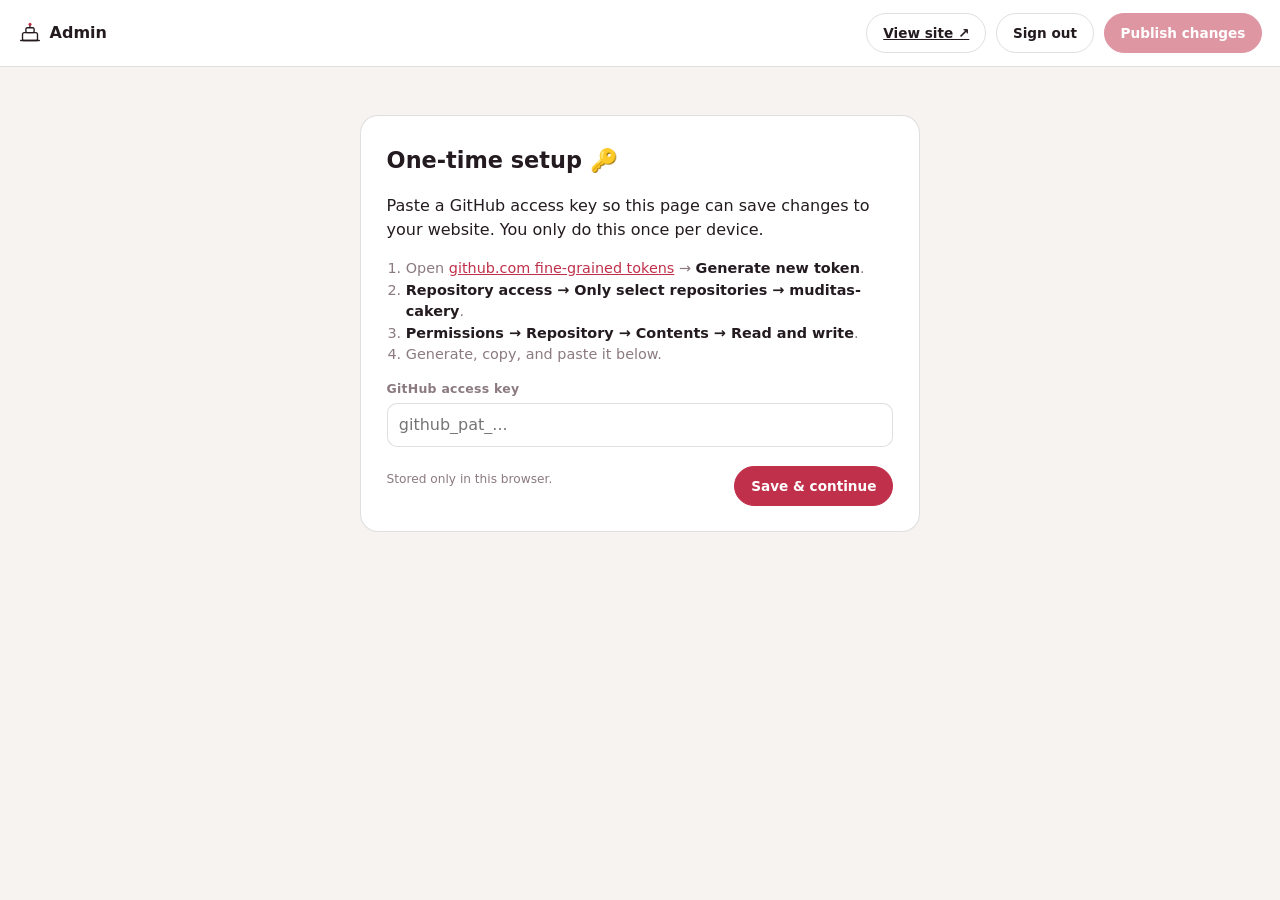
==== admin.html @ 3a5bb783 "admin: fix View Site link to work on subpath hosting Co-Authored-By: Claude Opus 4.8 (1M context) <n" ====
<!DOCTYPE html>
<html lang="en">
<head>
<meta charset="UTF-8" />
<meta name="viewport" content="width=device-width, initial-scale=1.0" />
<meta name="robots" content="noindex" />
<title>Mudita's Cakery — Admin</title>
<style>
  :root{ --bg:#f7f3f0; --surface:#fff; --ink:#241b20; --muted:#8b7a80; --line:rgba(36,27,32,.14);
    --berry:#c0304a; --berry-d:#9e2439; --r:14px;
    --font:ui-sans-serif,system-ui,-apple-system,"Segoe UI",Roboto,sans-serif; }
  *{ box-sizing:border-box; }
  body{ margin:0; background:var(--bg); color:var(--ink); font-family:var(--font); line-height:1.5; }
  a{ color:var(--berry); }
  button{ font:inherit; cursor:pointer; }
  .topbar{ position:sticky; top:0; z-index:5; display:flex; align-items:center; gap:1rem; justify-content:space-between;
    background:var(--surface); border-bottom:1px solid var(--line); padding:.8rem 1.1rem; flex-wrap:wrap; }
  .brand{ font-weight:700; display:flex; align-items:center; gap:.5rem; }
  .brand svg{ width:24px; height:24px; }
  .top-actions{ display:flex; align-items:center; gap:.6rem; flex-wrap:wrap; }
  .status{ font-size:.85rem; color:var(--muted); }
  .btn{ border:1px solid var(--line); background:var(--surface); color:var(--ink); border-radius:100px; padding:.55rem 1rem; font-weight:600; font-size:.85rem; }
  .btn:hover{ border-color:var(--ink); }
  .btn--primary{ background:var(--berry); color:#fff; border-color:var(--berry); }
  .btn--primary:hover{ background:var(--berry-d); border-color:var(--berry-d); }
  .btn--primary[disabled]{ opacity:.5; cursor:not-allowed; }
  .btn--ghost{ background:transparent; }
  .wrap{ max-width:900px; margin:0 auto; padding:1.1rem 1.1rem 6rem; }
  .tabs{ position:sticky; top:57px; z-index:4; background:var(--bg); display:flex; gap:.2rem; overflow-x:auto; border-bottom:1px solid var(--line); margin-bottom:1.3rem; scrollbar-width:none; }
  .tabs::-webkit-scrollbar{ display:none; }
  .tabs button{ border:none; background:none; padding:.75rem .85rem; font-weight:600; font-size:.9rem; color:var(--muted); border-bottom:2px solid transparent; white-space:nowrap; }
  .tabs button.active{ color:var(--ink); border-bottom-color:var(--berry); }
  h2.sec{ font-size:1.2rem; margin:0 0 1rem; }
  label{ font-size:.78rem; font-weight:600; color:var(--muted); display:block; margin:.9rem 0 .25rem; letter-spacing:.02em; }
  input,textarea,select{ font:inherit; color:var(--ink); background:var(--surface); border:1px solid var(--line); border-radius:10px; padding:.55rem .7rem; width:100%; }
  textarea{ resize:vertical; }
  .hint{ font-size:.76rem; color:var(--muted); margin:.25rem 0 0; }
  .row2{ display:grid; grid-template-columns:1fr 1fr; gap:.6rem; }
  .card{ background:var(--surface); border:1px solid var(--line); border-radius:var(--r); padding:.9rem; margin-bottom:.8rem; }
  .card__top{ display:flex; justify-content:space-between; align-items:center; gap:.6rem; }
  .icon-btn{ border:1px solid var(--line); background:var(--surface); border-radius:9px; padding:.35rem .55rem; font-size:.78rem; font-weight:600; }
  .icon-btn.del{ color:var(--berry); }
  .addbtn{ margin-top:.3rem; }
  /* items */
  .items{ display:grid; grid-template-columns:1fr; gap:.55rem; }
  @media(min-width:640px){ .items{ grid-template-columns:1fr 1fr; } }
  .item{ display:flex; gap:.7rem; align-items:center; background:var(--surface); border:1px solid var(--line); border-radius:var(--r); padding:.55rem; }
  .item img{ width:52px; height:52px; border-radius:10px; object-fit:cover; flex:none; background:#eee; }
  .item__b{ flex:1; min-width:0; } .item__n{ font-weight:600; } .item__p{ font-size:.8rem; color:var(--berry); font-weight:600; }
  .item__x{ display:flex; gap:.35rem; flex-wrap:wrap; justify-content:flex-end; }
  .mvgroup{ display:flex; gap:.35rem; flex-wrap:wrap; align-items:center; }
  .catblock{ margin-bottom:1.6rem; } .catblock h3{ margin:0 0 .5rem; font-size:1.05rem; }
  /* thumbs */
  .thumbs{ display:grid; grid-template-columns:repeat(auto-fill,minmax(90px,1fr)); gap:.5rem; }
  .thumb{ position:relative; } .thumb img{ width:100%; aspect-ratio:1/1; object-fit:cover; border-radius:10px; background:#eee; }
  .thumb button{ position:absolute; top:3px; right:3px; background:rgba(0,0,0,.6); color:#fff; border:none; border-radius:50%; width:22px; height:22px; font-size:.8rem; }
  .preview{ display:flex; align-items:center; gap:.7rem; margin-top:.4rem; }
  .preview img{ width:64px; height:64px; border-radius:10px; object-fit:cover; background:#eee; }
  /* modal */
  .overlay{ position:fixed; inset:0; background:rgba(20,14,17,.5); display:none; align-items:flex-start; justify-content:center; padding:1.1rem; overflow:auto; z-index:20; }
  .overlay.open{ display:flex; }
  .modal{ background:var(--surface); border-radius:18px; width:min(560px,100%); padding:1.3rem; margin:auto; }
  .modal h3{ margin:0 0 .3rem; }
  .tagset{ display:flex; flex-wrap:wrap; gap:.5rem; margin-top:.3rem; }
  .tagset label{ display:inline-flex; align-items:center; gap:.35rem; margin:0; font-weight:500; color:var(--ink); background:var(--bg); border:1px solid var(--line); border-radius:100px; padding:.35rem .7rem; cursor:pointer; }
  .tagset input{ width:auto; }
  .sizes-row{ display:grid; grid-template-columns:1fr 1fr auto; gap:.5rem; margin-bottom:.5rem; align-items:center; }
  .modal__foot{ display:flex; justify-content:space-between; gap:.6rem; margin-top:1.2rem; }
  .gate{ max-width:560px; margin:3rem auto; background:var(--surface); border:1px solid var(--line); border-radius:18px; padding:1.6rem; }
  .gate h1{ margin:.2rem 0 .6rem; font-size:1.4rem; } .gate ol{ padding-left:1.2rem; color:var(--muted); font-size:.9rem; } .gate ol b{ color:var(--ink); }
  .toast{ position:fixed; left:50%; bottom:1.2rem; transform:translateX(-50%); background:var(--ink); color:#fff; padding:.7rem 1.1rem; border-radius:100px; font-size:.88rem; opacity:0; transition:.3s; pointer-events:none; z-index:50; max-width:92vw; text-align:center; }
  .toast.show{ opacity:1; } .toast.err{ background:var(--berry-d); }
  .hidden{ display:none !important; }
</style>
</head>
<body>
  <div class="topbar">
    <span class="brand">
      <svg viewBox="0 0 32 32" fill="none" stroke="currentColor" stroke-width="1.8" stroke-linecap="round" stroke-linejoin="round"><line x1="16" y1="8.5" x2="16" y2="5.6"/><circle cx="16" cy="4.2" r="2" fill="#c0304a" stroke="none"/><rect x="10.5" y="9" width="11" height="6.5" rx="2"/><rect x="6" y="15.5" width="20" height="10.5" rx="2.5"/><line x1="3.6" y1="26" x2="28.4" y2="26"/></svg>
      Admin
    </span>
    <div class="top-actions">
      <span class="status" id="status"></span>
      <a class="btn btn--ghost" href="./" target="_blank" rel="noopener">View site ↗</a>
      <button class="btn btn--ghost" id="signout">Sign out</button>
      <button class="btn btn--primary" id="publish" disabled>Publish changes</button>
    </div>
  </div>

  <div class="wrap gate hidden" id="gate">
    <h1>One-time setup 🔑</h1>
    <p>Paste a GitHub access key so this page can save changes to your website. You only do this once per device.</p>
    <ol>
      <li>Open <a href="https://github.com/settings/tokens?type=beta" target="_blank" rel="noopener">github.com fine-grained tokens</a> → <b>Generate new token</b>.</li>
      <li><b>Repository access → Only select repositories → muditas-cakery</b>.</li>
      <li><b>Permissions → Repository → Contents → Read and write</b>.</li>
      <li>Generate, copy, and paste it below.</li>
    </ol>
    <label for="tok">GitHub access key</label>
    <input id="tok" type="password" placeholder="github_pat_..." autocomplete="off" />
    <div class="modal__foot"><span class="hint">Stored only in this browser.</span><button class="btn btn--primary" id="saveTok">Save &amp; continue</button></div>
  </div>

  <div class="wrap hidden" id="app">
    <div class="tabs" id="tabs"></div>
    <div id="panel"></div>
  </div>

  <!-- item modal -->
  <div class="overlay" id="overlay">
    <div class="modal">
      <h3 id="mTitle">Edit item</h3>
      <p class="hint" id="mSub"></p>
      <label>Name</label><input id="fName" placeholder="e.g. Chocolate Truffle" />
      <label>Category</label><select id="fCat"></select>
      <label>Pricing</label>
      <div class="tagset" style="margin-bottom:.5rem">
        <label><input type="radio" name="pmode" id="pmSingle" /> Single price</label>
        <label><input type="radio" name="pmode" id="pmSizes" /> Multiple sizes</label>
      </div>
      <div id="singleWrap"><input id="fPrice" type="number" inputmode="numeric" placeholder="Price in ₹ (e.g. 700)" /></div>
      <div id="sizesWrap" class="hidden"><div id="sizesRows"></div><button class="btn btn--ghost" id="addSize" type="button">+ Add size</button></div>
      <label>Unit / note <span style="font-weight:400">(optional — “per 500g”, “box of 6”)</span></label><input id="fUnit" placeholder="per 500g" />
      <label>Description</label><textarea id="fDesc" rows="2" placeholder="A short, tempting description"></textarea>
      <label>Badges</label>
      <div class="tagset" id="fTags">
        <label><input type="checkbox" value="bestseller" /> Bestseller</label>
        <label><input type="checkbox" value="signature" /> Signature</label>
        <label><input type="checkbox" value="seasonal" /> Seasonal</label>
        <label><input type="checkbox" value="new" /> New</label>
        <label><input type="checkbox" value="sugarfree" /> Sugar-free</label>
      </div>
      <label>Photo</label>
      <div class="preview"><img id="fImgPrev" alt="" /><div><input id="fImg" type="file" accept="image/*" style="border:none;padding:0" /><div class="hint">Leave empty to keep the current photo.</div></div></div>
      <div class="modal__foot"><button class="btn btn--ghost" id="mCancel" type="button">Cancel</button><button class="btn btn--primary" id="mSave" type="button">Save item</button></div>
    </div>
  </div>

  <div class="toast" id="toast"></div>

  <script src="js/menu-data.js"></script>
  <script>
  (function(){
    "use strict";
    var OWNER="muditavj", REPO="muditas-cakery", BRANCH="main", FILE="js/menu-data.js";
    var API="https://api.github.com/repos/"+OWNER+"/"+REPO+"/contents/";
    var $=function(s){return document.querySelector(s)}, $$=function(s,c){return Array.prototype.slice.call((c||document).querySelectorAll(s))};
    var token=localStorage.getItem("cakery_gh_token")||"";
    var S=null, dirty=false, active="items", editing=null, pending={}, previews={};

    function slugify(s){ return String(s||"").toLowerCase().replace(/["'’]/g,"").replace(/[^a-z0-9]+/g,"-").replace(/(^-|-$)/g,""); }
    function clone(o){ return JSON.parse(JSON.stringify(o)); }
    function move(arr,from,to){ if(to<0||to>=arr.length) return; arr.splice(to,0,arr.splice(from,1)[0]); }
    function esc(s){ return String(s==null?"":s).replace(/&/g,"&amp;").replace(/</g,"&lt;").replace(/>/g,"&gt;"); }
    function escA(s){ return esc(s).replace(/"/g,"&quot;"); }
    function toast(m,err){ var t=$("#toast"); t.textContent=m; t.className="toast show"+(err?" err":""); setTimeout(function(){t.className="toast";},err?4600:2600); }
    function setStatus(m){ $("#status").textContent=m||""; }
    function markDirty(){ dirty=true; $("#publish").disabled=false; setStatus("Unsaved changes — hit Publish"); }
    function imgURL(p){ return previews[p]||p||""; }

    function getByPath(p){ var seg=p.split("."), o=S; for(var i=0;i<seg.length;i++){ if(o==null) return ""; o=o[seg[i]]; } return o==null?"":o; }
    function setByPath(p,v){ var seg=p.split("."), o=S; for(var i=0;i<seg.length-1;i++){ o=o[seg[i]]; } o[seg[seg.length-1]]=v; }
    function delPath(p){ var seg=p.split("."), o=S; for(var i=0;i<seg.length-1;i++){ o=o[seg[i]]; } var k=seg[seg.length-1]; if(Array.isArray(o)) o.splice(+k,1); else delete o[k]; }
    function addDefault(kind){ return kind==="stat"?{n:"",l:""}:kind==="step"?{t:"",d:""}:kind==="faq"?{q:"",a:""}:""; }

    /* ---------- tabs ---------- */
    var TABS=[["items","Items"],["categories","Categories"],["home","Home & Brand"],["about","About"],["howto","How to Order"],["faq","FAQ"],["gallery","Gallery"],["contact","Contact"]];
    function renderTabs(){ $("#tabs").innerHTML=TABS.map(function(t){return '<button data-tab="'+t[0]+'"'+(t[0]===active?' class="active"':'')+'>'+t[1]+'</button>';}).join(""); }
    function txt(path,ph){ return '<input data-bind="'+path+'" value="'+escA(getByPath(path))+'" placeholder="'+escA(ph||"")+'">'; }
    function area(path,ph,rows){ return '<textarea data-bind="'+path+'" rows="'+(rows||2)+'" placeholder="'+escA(ph||"")+'">'+esc(getByPath(path))+'</textarea>'; }
    function listAdd(path,kind,label){ return '<button class="btn addbtn" data-add="'+path+'|'+kind+'">+ '+esc(label)+'</button>'; }

    function renderPanel(){
      var p=$("#panel"); var h="";
      if(active==="items") h=viewItems();
      else if(active==="categories") h=viewCategories();
      else if(active==="home") h=viewHomeTab();
      else if(active==="about") h=viewAbout();
      else if(active==="howto") h=viewHowto();
      else if(active==="faq") h=viewFaq();
      else if(active==="gallery") h=viewGallery();
      else if(active==="contact") h=viewContact();
      p.innerHTML=h;
    }

    /* ---------- ITEMS ---------- */
    function priceLabel(it){ if(Array.isArray(it.price)) return it.price.map(function(v){return v.label+" ₹"+v.value;}).join(" · "); return "₹"+it.price+(it.unit?(" · "+it.unit):""); }
    function viewItems(){
      return '<h2 class="sec">Menu items</h2>'+S.categories.map(function(cat,ci){
        var items=cat.items.map(function(it,ii){
          return '<div class="item"><img src="'+escA(imgURL(it.image))+'" alt="" onerror="this.style.visibility=\'hidden\'"/>'+
            '<div class="item__b"><div class="item__n">'+esc(it.name)+'</div><div class="item__p">'+esc(priceLabel(it))+'</div></div>'+
            '<div class="item__x"><button class="icon-btn" data-mvitem="'+ci+'.'+ii+'.up" title="Move up">▲</button><button class="icon-btn" data-mvitem="'+ci+'.'+ii+'.down" title="Move down">▼</button><button class="icon-btn" data-mvitem="'+ci+'.'+ii+'.top" title="Send to top">⤒</button><button class="icon-btn" data-edit="'+ci+'.'+ii+'">Edit</button><button class="icon-btn del" data-del="'+ci+'.'+ii+'">Delete</button></div></div>';
        }).join("");
        return '<div class="catblock"><h3>'+esc(cat.name)+' <span style="color:var(--muted);font-weight:400">('+cat.items.length+')</span></h3><div class="items">'+items+'</div><button class="btn addbtn" data-add-item="'+ci+'">+ Add item to '+esc(cat.name)+'</button></div>';
      }).join("");
    }

    /* ---------- CATEGORIES ---------- */
    function viewCategories(){
      return '<h2 class="sec">Categories</h2>'+S.categories.map(function(cat,i){
        return '<div class="card"><div class="card__top"><b>'+esc(cat.name||"Untitled")+'</b><span class="mvgroup"><button class="icon-btn" data-mvcat="'+i+'.up" title="Move up">▲</button><button class="icon-btn" data-mvcat="'+i+'.down" title="Move down">▼</button><button class="icon-btn" data-mvcat="'+i+'.top" title="Send to top">⤒</button><button class="icon-btn del" data-remove="categories.'+i+'" data-confirm="Delete this whole category and its items?">Delete</button></span></div>'+
          '<label>Name</label>'+txt("categories."+i+".name")+
          '<label>Small label (kicker)</label>'+txt("categories."+i+".kicker","e.g. The Cake Collection")+
          '<label>Blurb</label>'+area("categories."+i+".blurb","One line describing this category")+
          '<div class="row2"><div><label>Unit</label>'+txt("categories."+i+".unit","per 500g")+'</div><div><label>Note banner</label>'+txt("categories."+i+".note","e.g. Order 3 days prior")+'</div></div></div>';
      }).join("")+'<button class="btn addbtn" data-add-cat="1">+ Add category</button>';
    }

    /* ---------- HOME & BRAND ---------- */
    function viewHomeTab(){
      return '<h2 class="sec">Home &amp; Brand</h2>'+
        '<label>Bakery name</label>'+txt("brand.name")+
        '<label>Tagline (under the name)</label>'+txt("brand.tagline")+
        '<label>Top pill text</label>'+txt("ui.heroPill")+
        '<label>Eggless badge text</label>'+txt("ui.egglessBadge")+
        '<label>Search box text</label>'+txt("ui.searchPlaceholder")+
        '<p class="hint">These show on your home screen.</p>';
    }

    /* ---------- ABOUT ---------- */
    function viewAbout(){
      var body=(S.story.body||[]).map(function(_,i){ return '<div class="card"><div class="card__top"><span class="hint">Paragraph '+(i+1)+'</span><button class="icon-btn del" data-remove="story.body.'+i+'">✕</button></div>'+area("story.body."+i,"",3)+'</div>'; }).join("");
      var stats=(S.story.stats||[]).map(function(_,i){ return '<div class="card"><div class="row2"><div><label>Number</label>'+txt("story.stats."+i+".n","100%")+'</div><div><label>Label</label>'+txt("story.stats."+i+".l","Eggless")+'</div></div><button class="icon-btn del" data-remove="story.stats.'+i+'" style="margin-top:.5rem">Remove</button></div>'; }).join("");
      return '<h2 class="sec">About / Our Story</h2>'+
        '<label>Small label</label>'+txt("story.kicker")+
        '<label>Heading</label>'+txt("story.title")+'<p class="hint">You can use &lt;br&gt; for a line break.</p>'+
        '<label>Paragraphs</label>'+body+listAdd("story.body","para","Add paragraph")+
        '<label style="margin-top:1.2rem">Stats</label>'+stats+listAdd("story.stats","stat","Add stat")+
        '<label style="margin-top:1.2rem">Photo</label><div class="preview"><img src="'+escA(imgURL(S.story.image))+'" onerror="this.style.visibility=\'hidden\'"/><input type="file" accept="image/*" data-img="story.image" style="border:none;padding:0"></div>';
    }

    /* ---------- HOW TO ORDER ---------- */
    function viewHowto(){
      var steps=(S.howToOrder.steps||[]).map(function(_,i){ return '<div class="card"><div class="card__top"><span class="hint">Step '+(i+1)+'</span><button class="icon-btn del" data-remove="howToOrder.steps.'+i+'">✕</button></div><label>Title</label>'+txt("howToOrder.steps."+i+".t")+'<label>Detail</label>'+area("howToOrder.steps."+i+".d","")+'</div>'; }).join("");
      var del=(S.howToOrder.delivery||[]).map(function(_,i){ return '<div class="card"><div class="card__top" style="gap:.5rem"><div style="flex:1">'+area("howToOrder.delivery."+i,"",2)+'</div><button class="icon-btn del" data-remove="howToOrder.delivery.'+i+'">✕</button></div></div>'; }).join("");
      return '<h2 class="sec">How to Order</h2>'+
        '<label>Small label</label>'+txt("howToOrder.kicker")+
        '<label>Heading</label>'+txt("howToOrder.title")+'<p class="hint">You can use &lt;em&gt;word&lt;/em&gt; to accent a word.</p>'+
        '<label>Steps</label>'+steps+listAdd("howToOrder.steps","step","Add step")+
        '<label style="margin-top:1.2rem">Pickup &amp; delivery lines</label>'+del+listAdd("howToOrder.delivery","str","Add line");
    }

    /* ---------- FAQ ---------- */
    function viewFaq(){
      var items=(S.faq||[]).map(function(_,i){ return '<div class="card"><div class="card__top"><span class="hint">Q'+(i+1)+'</span><button class="icon-btn del" data-remove="faq.'+i+'">✕</button></div><label>Question</label>'+txt("faq."+i+".q")+'<label>Answer</label>'+area("faq."+i+".a","",3)+'</div>'; }).join("");
      return '<h2 class="sec">FAQ</h2><label>Section heading</label>'+txt("ui.faqTitle")+'<label style="margin-top:1rem">Questions</label>'+items+listAdd("faq","faq","Add question");
    }

    /* ---------- GALLERY ---------- */
    function viewGallery(){
      var t=(S.gallery||[]).map(function(src,i){ return '<div class="thumb"><img src="'+escA(imgURL(src))+'" onerror="this.style.visibility=\'hidden\'"/><button data-remove="gallery.'+i+'" title="Remove">✕</button></div>'; }).join("");
      return '<h2 class="sec">Gallery</h2><label>Section heading</label>'+txt("ui.galleryTitle")+
        '<label style="margin-top:1rem">Photos</label><div class="thumbs">'+t+'</div>'+
        '<label style="margin-top:1rem">Add a photo</label><input type="file" accept="image/*" data-img="gallery.add" style="border:none;padding:0">';
    }

    /* ---------- CONTACT ---------- */
    function viewContact(){
      var notes=(S.notes||[]).map(function(_,i){ return '<div class="card"><div class="card__top" style="gap:.5rem"><div style="flex:1">'+txt("notes."+i)+'</div><button class="icon-btn del" data-remove="notes.'+i+'">✕</button></div></div>'; }).join("");
      return '<h2 class="sec">Contact</h2>'+
        '<label>Phone</label>'+txt("contact.phone")+
        '<label>WhatsApp number (with country code, e.g. 91…)</label>'+txt("contact.whatsapp")+
        '<label>Address</label>'+txt("contact.address")+
        '<label>Instagram handle</label>'+txt("contact.instagram")+
        '<label>Instagram link</label>'+txt("contact.instagramUrl")+
        '<label style="margin-top:1.2rem">Order notes</label>'+notes+listAdd("notes","str","Add note");
    }

    /* ---------- item modal ---------- */
    function openEditor(ci,ii){
      var cat=S.categories[ci]; var it=ii==null?{name:"",price:0}:clone(cat.items[ii]);
      editing={ci:ci,ii:ii,draft:it};
      $("#mTitle").textContent=ii==null?"Add item":"Edit item"; $("#mSub").textContent=cat.name;
      $("#fName").value=it.name||"";
      $("#fCat").innerHTML=S.categories.map(function(c,i){return '<option value="'+i+'"'+(i===ci?" selected":"")+'>'+esc(c.name)+'</option>';}).join("");
      var isSizes=Array.isArray(it.price); $("#pmSingle").checked=!isSizes; $("#pmSizes").checked=isSizes;
      $("#fPrice").value=isSizes?"":(it.price||""); renderSizes(isSizes?it.price:[{label:"",value:""}]); togglePmode();
      $("#fUnit").value=it.unit||""; $("#fDesc").value=it.desc||"";
      var tags=it.tags||[]; $$("#fTags input").forEach(function(cb){cb.checked=tags.indexOf(cb.value)>=0;});
      $("#fImg").value=""; var prev=imgURL(it.image); var pv=$("#fImgPrev"); if(prev){pv.src=prev;pv.style.visibility="";}else{pv.removeAttribute("src");pv.style.visibility="hidden";}
      $("#overlay").classList.add("open");
    }
    function renderSizes(arr){ $("#sizesRows").innerHTML=(arr&&arr.length?arr:[{label:"",value:""}]).map(function(s){ return '<div class="sizes-row"><input class="sz-l" placeholder="Label e.g. 500g" value="'+escA(s.label||"")+'"><input class="sz-v" type="number" placeholder="₹" value="'+(s.value==null||s.value===""?"":s.value)+'"><button class="icon-btn del sz-x" type="button">✕</button></div>'; }).join(""); }
    function togglePmode(){ var sizes=$("#pmSizes").checked; $("#sizesWrap").classList.toggle("hidden",!sizes); $("#singleWrap").classList.toggle("hidden",sizes); }
    function closeEditor(){ $("#overlay").classList.remove("open"); editing=null; }
    function saveEditor(){
      var d=editing.draft, name=$("#fName").value.trim(); if(!name){toast("Please enter a name",true);return;}
      var newCat=parseInt($("#fCat").value,10); var item={name:name};
      if($("#pmSizes").checked){ var sizes=[]; $$("#sizesRows .sizes-row").forEach(function(r){ var l=r.querySelector(".sz-l").value.trim(), v=parseInt(r.querySelector(".sz-v").value,10); if(l&&!isNaN(v)) sizes.push({label:l,value:v}); }); if(!sizes.length){toast("Add at least one size",true);return;} item.price=sizes; }
      else { var pr=parseInt($("#fPrice").value,10); if(isNaN(pr)){toast("Enter a price",true);return;} item.price=pr; }
      var u=$("#fUnit").value.trim(); if(u) item.unit=u;
      var ds=$("#fDesc").value.trim(); if(ds) item.desc=ds;
      var tg=$$("#fTags input").filter(function(c){return c.checked}).map(function(c){return c.value}); if(tg.length) item.tags=tg;
      if(d._b64){ var path="images/"+S.categories[newCat].id+"-"+slugify(name)+".jpg"; pending[path]=d._b64; previews[path]=d._preview; item.image=path; }
      else if(d.image){ item.image=d.image; }
      if(editing.ii==null) S.categories[newCat].items.push(item);
      else if(newCat===editing.ci) S.categories[editing.ci].items[editing.ii]=item;
      else { S.categories[editing.ci].items.splice(editing.ii,1); S.categories[newCat].items.push(item); }
      closeEditor(); renderPanel(); markDirty();
    }

    /* ---------- publish ---------- */
    var PERM_MSG="Your access key can't save yet. On GitHub, open your “cakery-admin” key → Repository access = muditas-cakery, Permissions → Contents = Read and write → Update token, then Publish again.";
    function ghHeaders(){ return {"Authorization":"Bearer "+token,"Accept":"application/vnd.github+json","X-GitHub-Api-Version":"2022-11-28"}; }
    function b64utf8(str){ var b=new TextEncoder().encode(str), s=""; for(var i=0;i<b.length;i++) s+=String.fromCharCode(b[i]); return btoa(s); }
    function getSha(path){ return fetch(API+encodeURI(path)+"?ref="+BRANCH+"&_="+Date.now(),{headers:ghHeaders(),cache:"no-store"}).then(function(r){ if(r.status===404) return null; if(r.status===403) throw new Error(PERM_MSG); if(!r.ok) throw new Error("Read failed ("+r.status+")"); return r.json().then(function(j){return j.sha;}); }); }
    function _put(path,b64,msg,sha){ var body={message:msg,content:b64,branch:BRANCH}; if(sha) body.sha=sha; return fetch(API+encodeURI(path),{method:"PUT",headers:ghHeaders(),cache:"no-store",body:JSON.stringify(body)}); }
    function putFile(path,b64,msg){
      return getSha(path).then(function(sha){ return _put(path,b64,msg,sha); })
        .then(function(r){ if(r.status===409){ return getSha(path).then(function(s2){ return _put(path,b64,msg,s2); }); } return r; })
        .then(function(r){ if(r.status===403) throw new Error(PERM_MSG); if(!r.ok) return r.json().catch(function(){return{};}).then(function(j){ throw new Error((j&&j.message)||("Save failed "+r.status)); }); return r.json(); });
    }
    function serialize(){ var out=clone(S); var header="/* MUDITA'S CAKERY — menu data (managed by the Admin editor) */\n"; return header+"window.SITE = "+JSON.stringify(out,null,2)+";\n"; }
    function publish(){
      if(!dirty){ toast("Nothing to publish"); return; }
      $("#publish").disabled=true; var paths=Object.keys(pending); var chain=Promise.resolve();
      paths.forEach(function(p){ chain=chain.then(function(){ setStatus("Uploading photo…"); return putFile(p,pending[p],"admin: image "+p); }).then(function(){ delete pending[p]; }); });
      chain.then(function(){ setStatus("Saving…"); return putFile(FILE,b64utf8(serialize()),"admin: update site"); })
        .then(function(){ dirty=false; $("#publish").disabled=true; setStatus("Published ✓ — live in ~1 minute"); toast("Published! Your site updates in ~1 minute 🎂"); })
        .catch(function(e){ $("#publish").disabled=false; setStatus("Publish failed"); toast(e.message||"Publish failed",true); });
    }

    /* ---------- events ---------- */
    document.addEventListener("input",function(e){ var b=e.target.getAttribute&&e.target.getAttribute("data-bind"); if(b){ setByPath(b,e.target.value); markDirty(); } });
    document.addEventListener("change",function(e){
      var t=e.target, di=t.getAttribute&&t.getAttribute("data-img");
      if(di && t.files && t.files[0]){
        var f=t.files[0], rd=new FileReader();
        rd.onload=function(){ var d=rd.result, b=d.split(",")[1], path;
          if(di==="gallery.add"){ path="images/gallery-"+Date.now()+".jpg"; S.gallery.push(path); }
          else if(di==="story.image"){ path="images/about-"+Date.now()+".jpg"; S.story.image=path; }
          else { path="images/"+di.replace(/[^a-z0-9]+/gi,"-")+"-"+Date.now()+".jpg"; setByPath(di,path); }
          previews[path]=d; pending[path]=b; markDirty(); renderPanel();
        };
        rd.readAsDataURL(f);
      }
    });
    document.addEventListener("click",function(e){
      var t=e.target;
      if(t.dataset.tab){ active=t.dataset.tab; renderTabs(); renderPanel(); window.scrollTo(0,0); return; }
      if(t.dataset.mvitem){ var mi=t.dataset.mvitem.split("."), mci=+mi[0], mii=+mi[1], mdir=mi[2], marr=S.categories[mci].items; if(mdir==="top"){ if(mii>0) marr.unshift(marr.splice(mii,1)[0]); } else move(marr,mii,mdir==="up"?mii-1:mii+1); renderPanel(); markDirty(); return; }
      if(t.dataset.mvcat){ var mc=t.dataset.mvcat.split("."), mcx=+mc[0], mcd=mc[1]; if(mcd==="top"){ if(mcx>0) S.categories.unshift(S.categories.splice(mcx,1)[0]); } else move(S.categories,mcx,mcd==="up"?mcx-1:mcx+1); renderPanel(); markDirty(); return; }
      if(t.dataset.edit){ var a=t.dataset.edit.split("."); openEditor(+a[0],+a[1]); return; }
      if(t.dataset.del){ var b=t.dataset.del.split("."); if(confirm("Delete this item?")){ S.categories[+b[0]].items.splice(+b[1],1); renderPanel(); markDirty(); } return; }
      if(t.dataset.addItem!=null && t.dataset.addItem!==""){ openEditor(+t.dataset.addItem,null); return; }
      if(t.dataset.addCat){ S.categories.push({id:"cat-"+Date.now(),name:"New Category",kicker:"",blurb:"",items:[]}); renderPanel(); markDirty(); return; }
      if(t.dataset.add){ var pr=t.dataset.add.split("|"); var arr=getByPath(pr[0]); if(Array.isArray(arr)){ arr.push(addDefault(pr[1])); renderPanel(); markDirty(); } return; }
      if(t.dataset.remove){ var msg=t.dataset.confirm; if(msg&&!confirm(msg)) return; delPath(t.dataset.remove); renderPanel(); markDirty(); return; }
      if(t.classList.contains("sz-x")){ t.closest(".sizes-row").remove(); return; }
      if(t.id==="addSize"){ var d=document.createElement("div"); d.className="sizes-row"; d.innerHTML='<input class="sz-l" placeholder="Label e.g. 500g"><input class="sz-v" type="number" placeholder="₹"><button class="icon-btn del sz-x" type="button">✕</button>'; $("#sizesRows").appendChild(d); return; }
    });
    $("#pmSingle").addEventListener("change",togglePmode); $("#pmSizes").addEventListener("change",togglePmode);
    $("#mCancel").addEventListener("click",closeEditor); $("#mSave").addEventListener("click",saveEditor);
    $("#overlay").addEventListener("click",function(e){ if(e.target===this) closeEditor(); });
    $("#fImg").addEventListener("change",function(){ var f=this.files[0]; if(!f||!editing) return; var rd=new FileReader(); rd.onload=function(){ editing.draft._preview=rd.result; editing.draft._b64=rd.result.split(",")[1]; var pv=$("#fImgPrev"); pv.src=rd.result; pv.style.visibility=""; }; rd.readAsDataURL(f); });
    $("#publish").addEventListener("click",publish);
    $("#signout").addEventListener("click",function(){ if(confirm("Sign out? You'll need your key again.")){ localStorage.removeItem("cakery_gh_token"); location.reload(); } });
    $("#saveTok").addEventListener("click",function(){ var v=$("#tok").value.trim(); if(!v){toast("Paste your key first",true);return;} token=v; localStorage.setItem("cakery_gh_token",v); setStatus("Checking key…"); fetch("https://api.github.com/repos/"+OWNER+"/"+REPO,{headers:ghHeaders()}).then(function(r){ if(r.ok){toast("Key saved — you're in!"); boot();} else { localStorage.removeItem("cakery_gh_token"); token=""; toast("That key didn't work",true); setStatus(""); } }).catch(function(){toast("Network error",true);}); });

    function boot(){ if(!window.SITE){toast("Could not load menu data",true);return;} S=clone(window.SITE); if(!S.ui) S.ui={}; $("#gate").classList.add("hidden"); $("#app").classList.remove("hidden"); setStatus(""); renderTabs(); renderPanel(); }
    if(token) boot(); else $("#gate").classList.remove("hidden");
  })();
  </script>
</body>
</html>
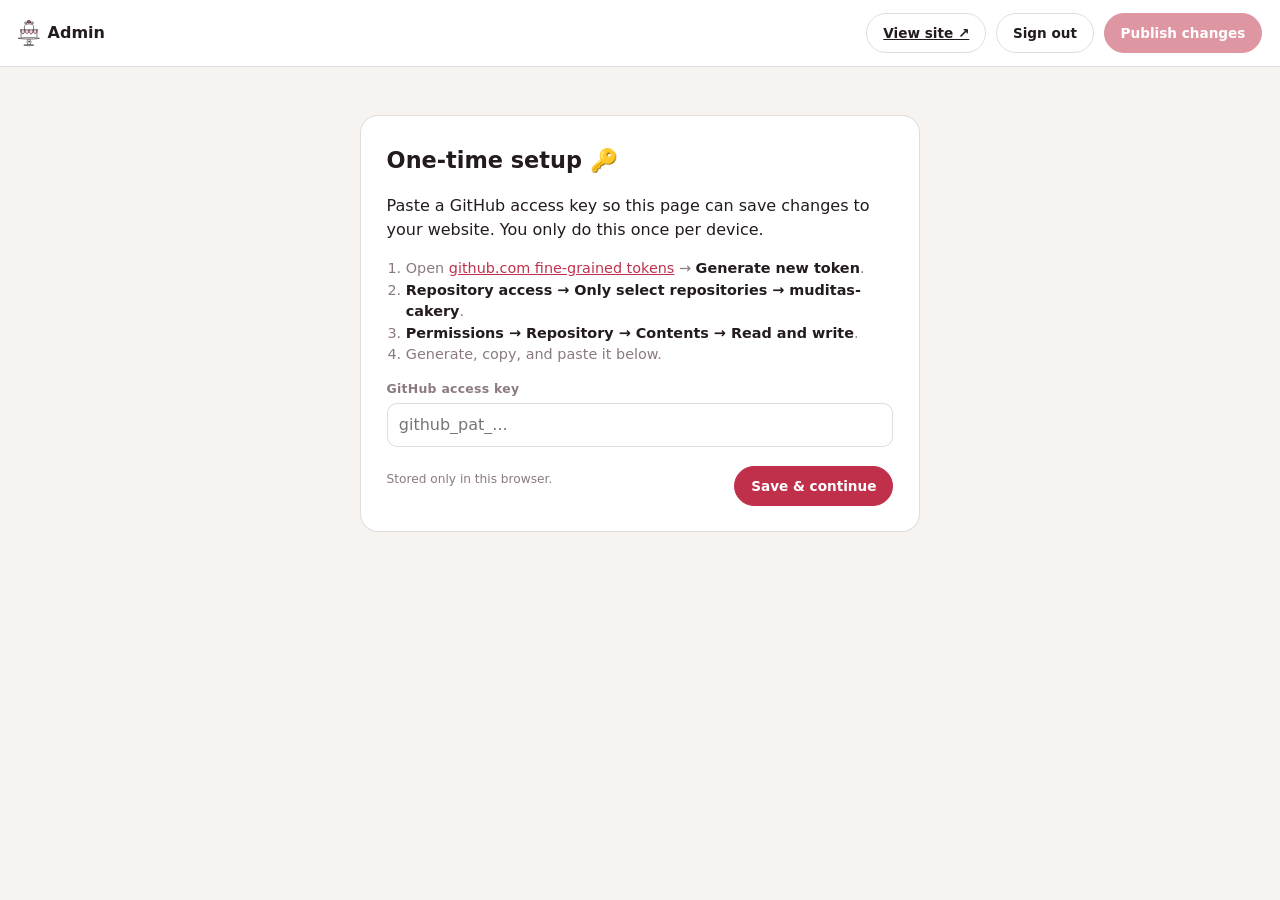
==== commit b6b71295: "Use the drawn-cake logo everywhere, thin two-tone wordmark Adopt the "Stand" lockup as the single br" ====
--- a/admin.html
+++ b/admin.html
@@ -16,7 +16,7 @@
   .topbar{ position:sticky; top:0; z-index:5; display:flex; align-items:center; gap:1rem; justify-content:space-between;
     background:var(--surface); border-bottom:1px solid var(--line); padding:.8rem 1.1rem; flex-wrap:wrap; }
   .brand{ font-weight:700; display:flex; align-items:center; gap:.5rem; }
-  .brand svg{ width:24px; height:24px; }
+  .brand svg{ width:22px; height:28px; }
   .top-actions{ display:flex; align-items:center; gap:.6rem; flex-wrap:wrap; }
   .status{ font-size:.85rem; color:var(--muted); }
   .btn{ border:1px solid var(--line); background:var(--surface); color:var(--ink); border-radius:100px; padding:.55rem 1rem; font-weight:600; font-size:.85rem; }
@@ -76,7 +76,7 @@
 <body>
   <div class="topbar">
     <span class="brand">
-      <svg viewBox="0 0 32 32" fill="none" stroke="currentColor" stroke-width="1.8" stroke-linecap="round" stroke-linejoin="round"><line x1="16" y1="8.5" x2="16" y2="5.6"/><circle cx="16" cy="4.2" r="2" fill="#c0304a" stroke="none"/><rect x="10.5" y="9" width="11" height="6.5" rx="2"/><rect x="6" y="15.5" width="20" height="10.5" rx="2.5"/><line x1="3.6" y1="26" x2="28.4" y2="26"/></svg>
+      <svg viewBox="40 44 120 150"><g transform="translate(1.6,1.2)"><path fill="#f7cdd2" d="M55 101C55 131.0 77.5 131.0 77.5 101C77.5 128.0 100 128.0 100 101C100 132.0 122.5 132.0 122.5 101C122.5 129.0 145 129.0 145 101Z"/><path fill="#cfdcc2" d="M74 185C88 180.5 112 180.5 126 185C112 189.5 88 189.5 74 185Z"/><path fill="#cfdcc2" d="M92 62C85 56 76 58 76 64C76 70 86 70 92 62Z"/><path fill="#cfdcc2" d="M108 62C115 56 124 58 124 64C124 70 114 70 108 62Z"/><circle cx="100" cy="56" r="9.0" fill="#e08ba0"/></g><g fill="none" stroke="currentColor" stroke-width="3.1" stroke-linecap="round" stroke-linejoin="round"><path d="M100.00 53.36 L100.49 53.32 L100.95 53.50 L101.32 53.82 L101.61 54.19 L101.86 54.55 L102.15 54.88 L102.51 55.23 L102.92 55.65 L103.29 56.21 L103.53 56.88 L103.53 57.60 L103.26 58.27 L102.78 58.81 L102.16 59.17 L101.50 59.38 L100.85 59.52 L100.20 59.66 L99.51 59.81 L98.74 59.94 L97.88 59.97 L96.98 59.79 L96.15 59.35 L95.50 58.66 L95.11 57.81 L94.97 56.87 L95.03 55.95 L95.21 55.07 L95.43 54.21 L95.70 53.34 L96.04 52.41 L96.54 51.48 L97.25 50.61 L98.19 49.94 L99.30 49.57 L100.48 49.54 L101.61 49.82 L102.64 50.34 L103.56 50.99 L104.41 51.72 L105.22 52.51 L106.01 53.41 L106.72 54.46 L107.24 55.68 L107.47 57.03 L107.32 58.42 L106.79 59.72 L105.95 60.83 L104.89 61.72 L103.72 62.41 L102.49 62.96 L101.21 63.41 L99.85 63.75 L98.38 63.93 L96.84 63.84 L95.31 63.40 L93.93 62.57 L92.80 61.40 L92.00 59.98 L91.54 58.43 L91.36 56.85 L91.39 55.28 L91.57 53.71 L91.92 52.13 L92.49 50.54"/><path d="M92 62C85 56 76 58 76 64C76 70 86 70 92 62Z"/><path d="M108 62C115 56 124 58 124 64C124 70 114 70 108 62Z"/><path d="M75 101V84C75 74 84 69.5 100 69.5C116 69.5 125 74 125 84V101"/><path d="M56 101.5H144"/><path d="M55 101C55 131.0 77.5 131.0 77.5 101C77.5 128.0 100 128.0 100 101C100 132.0 122.5 132.0 122.5 101C122.5 129.0 145 129.0 145 101"/><path d="M56.5 101.5V142"/><path d="M143.6 101V141.5"/><path d="M43 148C67 142.5 133 142.5 157 148C133 153.5 67 153.5 43 148Z"/><path d="M95 153C95 160 89 161 89 166C89 171 94 172 93 181"/><path d="M105 153C105 160 111 161 111 166C111 171 106 172 107 181"/><circle cx="100" cy="166" r="4.2"/><path d="M74 185C88 180.5 112 180.5 126 185C112 189.5 88 189.5 74 185Z"/></g></svg>
       Admin
     </span>
     <div class="top-actions">
@@ -358,7 +358,24 @@
     $("#signout").addEventListener("click",function(){ if(confirm("Sign out? You'll need your key again.")){ localStorage.removeItem("cakery_gh_token"); location.reload(); } });
     $("#saveTok").addEventListener("click",function(){ var v=$("#tok").value.trim(); if(!v){toast("Paste your key first",true);return;} token=v; localStorage.setItem("cakery_gh_token",v); setStatus("Checking key…"); fetch("https://api.github.com/repos/"+OWNER+"/"+REPO,{headers:ghHeaders()}).then(function(r){ if(r.ok){toast("Key saved — you're in!"); boot();} else { localStorage.removeItem("cakery_gh_token"); token=""; toast("That key didn't work",true); setStatus(""); } }).catch(function(){toast("Network error",true);}); });
 
-    function boot(){ if(!window.SITE){toast("Could not load menu data",true);return;} S=clone(window.SITE); if(!S.ui) S.ui={}; $("#gate").classList.add("hidden"); $("#app").classList.remove("hidden"); setStatus(""); renderTabs(); renderPanel(); }
+    function loadFresh(cb){
+      // Always pull the true latest menu straight from GitHub (never a cached copy)
+      fetch(API+encodeURI(FILE)+"?ref="+BRANCH+"&_="+Date.now(),{headers:ghHeaders(),cache:"no-store"})
+        .then(function(r){ if(!r.ok) throw 0; return r.json(); })
+        .then(function(j){
+          var bin=atob(String(j.content).replace(/\s/g,"")), bytes=new Uint8Array(bin.length);
+          for(var i=0;i<bin.length;i++) bytes[i]=bin.charCodeAt(i);
+          var txt=new TextDecoder().decode(bytes);
+          var jsonStr=txt.replace(/^[\s\S]*?window\.SITE\s*=\s*/,"").replace(/;\s*$/,"");
+          cb(JSON.parse(jsonStr));
+        })
+        .catch(function(){ cb(clone(window.SITE)); });
+    }
+    function boot(){
+      if(!window.SITE){ toast("Could not load menu data",true); return; }
+      $("#gate").classList.add("hidden"); $("#app").classList.remove("hidden"); setStatus("Loading latest…");
+      loadFresh(function(data){ S=data||clone(window.SITE); if(!S.ui) S.ui={}; setStatus(""); renderTabs(); renderPanel(); });
+    }
     if(token) boot(); else $("#gate").classList.remove("hidden");
   })();
   </script>
